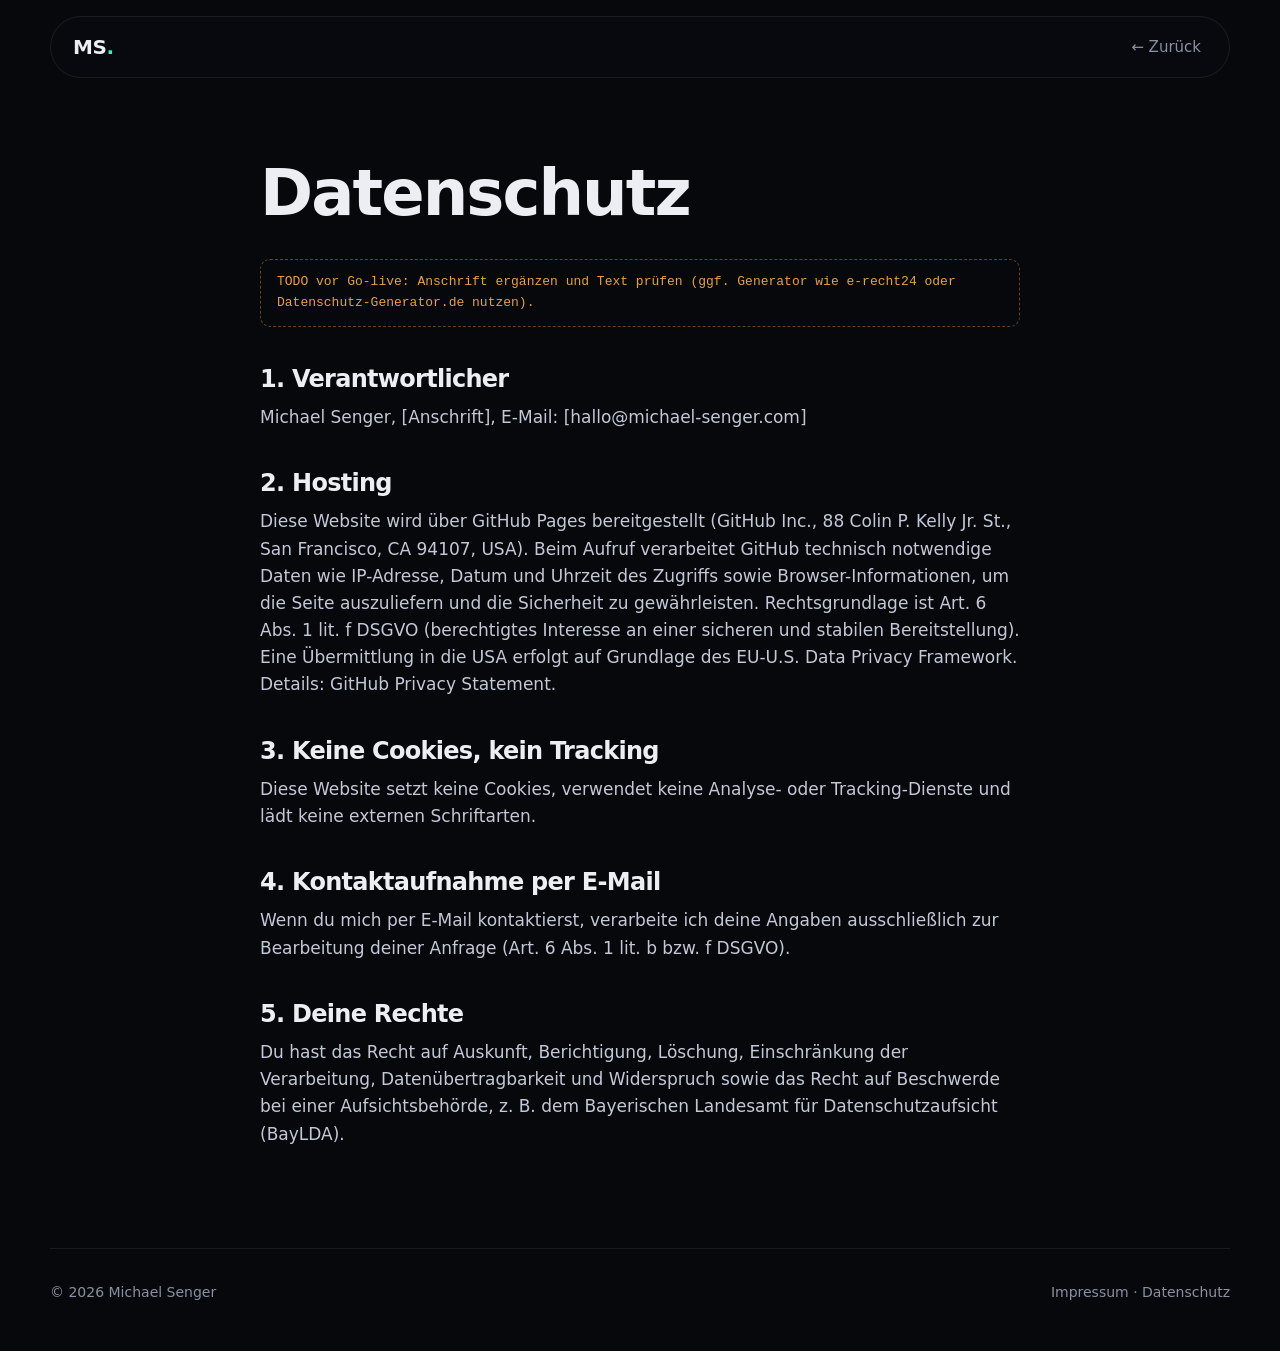
==== datenschutz.html @ 05d71cca "v0.1: Erste Version der persönlichen Website Statische Seite (HTML/CSS/JS, kein Build), Rechtsseiten" ====
<!DOCTYPE html>
<html lang="de">
<head>
  <meta charset="utf-8">
  <meta name="viewport" content="width=device-width, initial-scale=1">
  <title>Datenschutz — Michael Senger</title>
  <meta name="robots" content="noindex">
  <link rel="icon" href="assets/favicon.svg" type="image/svg+xml">
  <link rel="stylesheet" href="assets/style.css">
</head>
<body>
  <header class="nav">
    <a href="index.html" class="brand">MS<span>.</span></a>
    <nav><a href="index.html">← Zurück</a></nav>
  </header>
  <main class="legal">
    <h1>Datenschutz</h1>
    <p class="todo">TODO vor Go-live: Anschrift ergänzen und Text prüfen (ggf. Generator wie e-recht24 oder Datenschutz-Generator.de nutzen).</p>
    <h2>1. Verantwortlicher</h2>
    <p>Michael Senger, [Anschrift], E-Mail: [hallo@michael-senger.com]</p>
    <h2>2. Hosting</h2>
    <p>Diese Website wird über GitHub Pages bereitgestellt (GitHub Inc., 88 Colin P. Kelly Jr. St., San Francisco, CA 94107, USA). Beim Aufruf verarbeitet GitHub technisch notwendige Daten wie IP-Adresse, Datum und Uhrzeit des Zugriffs sowie Browser-Informationen, um die Seite auszuliefern und die Sicherheit zu gewährleisten. Rechtsgrundlage ist Art. 6 Abs. 1 lit. f DSGVO (berechtigtes Interesse an einer sicheren und stabilen Bereitstellung). Eine Übermittlung in die USA erfolgt auf Grundlage des EU-U.S. Data Privacy Framework. Details: <a href="https://docs.github.com/de/site-policy/privacy-policies/github-general-privacy-statement" rel="noopener" target="_blank">GitHub Privacy Statement</a>.</p>
    <h2>3. Keine Cookies, kein Tracking</h2>
    <p>Diese Website setzt keine Cookies, verwendet keine Analyse- oder Tracking-Dienste und lädt keine externen Schriftarten.</p>
    <h2>4. Kontaktaufnahme per E-Mail</h2>
    <p>Wenn du mich per E-Mail kontaktierst, verarbeite ich deine Angaben ausschließlich zur Bearbeitung deiner Anfrage (Art. 6 Abs. 1 lit. b bzw. f DSGVO).</p>
    <h2>5. Deine Rechte</h2>
    <p>Du hast das Recht auf Auskunft, Berichtigung, Löschung, Einschränkung der Verarbeitung, Datenübertragbarkeit und Widerspruch sowie das Recht auf Beschwerde bei einer Aufsichtsbehörde, z. B. dem Bayerischen Landesamt für Datenschutzaufsicht (BayLDA).</p>
  </main>
  <footer class="footer">
    <span>© 2026 Michael Senger</span>
    <span><a href="impressum.html">Impressum</a> · <a href="datenschutz.html">Datenschutz</a></span>
  </footer>
</body>
</html>
---- assets/style.css ----
/* ==========================================================
   michael-senger.com — Design tokens
   Keine externen Fonts (DSGVO: kein Google-Fonts-Abruf).
   ========================================================== */
:root {
  --bg: #07080c;
  --bg-2: #0d0f16;
  --fg: #eceef4;
  --muted: #8a90a2;
  --line: rgba(255, 255, 255, 0.08);
  --card: rgba(255, 255, 255, 0.035);
  --accent: #7c9cff;
  --accent-2: #b38bff;
  --accent-3: #4fe3c1;
  --grad: linear-gradient(100deg, var(--accent-3), var(--accent) 45%, var(--accent-2));
  --sans: "Inter", ui-sans-serif, system-ui, -apple-system, "Segoe UI", Roboto, "Helvetica Neue", Arial, sans-serif;
  --serif: "Iowan Old Style", "Palatino Linotype", Palatino, "Book Antiqua", Georgia, serif;
  --mono: ui-monospace, "SF Mono", Menlo, Consolas, monospace;
  --radius: 18px;
  --max: 1180px;
}

* { box-sizing: border-box; margin: 0; padding: 0; }
html { scroll-behavior: smooth; }
body {
  background: var(--bg);
  color: var(--fg);
  font-family: var(--sans);
  font-size: 17px;
  line-height: 1.6;
  -webkit-font-smoothing: antialiased;
  overflow-x: hidden;
}
a { color: inherit; text-decoration: none; }
::selection { background: var(--accent); color: #000; }

/* ---------- Background ---------- */
#field { position: fixed; inset: 0; width: 100%; height: 100%; z-index: -2; }
.grain {
  position: fixed; inset: -50%; z-index: -1; pointer-events: none; opacity: .05;
  background-image: url("data:image/svg+xml,%3Csvg xmlns='http://www.w3.org/2000/svg' width='160' height='160'%3E%3Cfilter id='n'%3E%3CfeTurbulence type='fractalNoise' baseFrequency='.9' numOctaves='3'/%3E%3C/filter%3E%3Crect width='100%25' height='100%25' filter='url(%23n)'/%3E%3C/svg%3E");
  animation: grain 8s steps(10) infinite;
}
@keyframes grain { 0%,100% { transform: translate(0,0) } 50% { transform: translate(-5%,3%) } }

/* ---------- Nav ---------- */
.nav {
  position: fixed; top: 16px; left: 50%; transform: translateX(-50%);
  width: min(var(--max), calc(100% - 32px));
  display: flex; justify-content: space-between; align-items: center;
  padding: 10px 14px 10px 22px; z-index: 10;
  background: rgba(10, 12, 18, 0.55);
  border: 1px solid var(--line); border-radius: 999px;
  backdrop-filter: blur(14px) saturate(140%);
  -webkit-backdrop-filter: blur(14px) saturate(140%);
}
.brand { font-weight: 800; letter-spacing: -.02em; font-size: 20px; }
.brand span { color: var(--accent-3); }
.nav nav { display: flex; gap: 6px; align-items: center; }
.nav nav a { padding: 8px 14px; border-radius: 999px; color: var(--muted); font-size: 15px; transition: color .2s, background .2s; }
.nav nav a:hover { color: var(--fg); background: rgba(255,255,255,.05); }
.nav .nav-cta { color: #000 !important; background: var(--fg); font-weight: 600; }
.nav .nav-cta:hover { background: var(--accent-3) !important; }

/* ---------- Layout ---------- */
main { width: min(var(--max), calc(100% - 40px)); margin: 0 auto; }
.section { padding: 120px 0 40px; }
.section-head { margin-bottom: 48px; }
.kicker { font-family: var(--mono); font-size: 13px; color: var(--accent-3); letter-spacing: .08em; text-transform: uppercase; }
h1, h2, h3 { letter-spacing: -.03em; line-height: 1.05; font-weight: 700; }
h2 { font-size: clamp(36px, 5.5vw, 64px); margin-top: 12px; }
h3 { font-size: 22px; letter-spacing: -.01em; }
.serif { font-family: var(--serif); font-style: italic; font-weight: 400; }
.grad { background: var(--grad); -webkit-background-clip: text; background-clip: text; color: transparent; }

/* ---------- Hero ---------- */
.hero { min-height: 100vh; display: flex; flex-direction: column; justify-content: center; padding-top: 120px; }
.eyebrow { display: inline-flex; align-items: center; gap: 10px; color: var(--muted); font-family: var(--mono); font-size: 13px; letter-spacing: .06em; margin-bottom: 28px; }
.dot { width: 8px; height: 8px; border-radius: 50%; background: var(--accent-3); box-shadow: 0 0 0 0 rgba(79,227,193,.6); animation: pulse 2.2s infinite; }
@keyframes pulse { 70% { box-shadow: 0 0 0 12px rgba(79,227,193,0) } 100% { box-shadow: 0 0 0 0 rgba(79,227,193,0) } }
.hero h1 { font-size: clamp(48px, 9vw, 124px); }
.lede { max-width: 620px; margin-top: 32px; color: var(--muted); font-size: clamp(17px, 1.6vw, 20px); }
.hero-actions { display: flex; flex-wrap: wrap; gap: 12px; margin-top: 36px; }

.btn { display: inline-flex; align-items: center; gap: 10px; padding: 14px 24px; border-radius: 999px; font-weight: 600; font-size: 16px; transition: transform .2s, background .2s, border-color .2s; }
.btn:hover { transform: translateY(-2px); }
.btn-primary { background: var(--fg); color: #000; }
.btn-primary:hover { background: var(--accent-3); }
.btn-ghost { border: 1px solid var(--line); background: rgba(255,255,255,.02); }
.btn-ghost:hover { border-color: rgba(255,255,255,.3); }

.ticker { margin-top: 80px; overflow: hidden; border-top: 1px solid var(--line); border-bottom: 1px solid var(--line); mask-image: linear-gradient(90deg, transparent, #000 10%, #000 90%, transparent); }
.ticker-track { display: flex; gap: 48px; width: max-content; padding: 18px 0; animation: scroll 40s linear infinite; }
.ticker-track span { font-family: var(--mono); font-size: 14px; color: var(--muted); white-space: nowrap; text-transform: uppercase; letter-spacing: .08em; }
.ticker-track span::before { content: "✦"; color: var(--accent); margin-right: 48px; }
@keyframes scroll { to { transform: translateX(-50%); } }

/* ---------- Cards ---------- */
.cards { display: grid; grid-template-columns: repeat(auto-fit, minmax(250px, 1fr)); gap: 16px; }
.card {
  position: relative; padding: 32px 28px; border-radius: var(--radius);
  background: var(--card); border: 1px solid var(--line);
  transition: transform .25s ease, border-color .25s;
  transform-style: preserve-3d; overflow: hidden;
}
.card::before {
  content: ""; position: absolute; inset: 0; opacity: 0; transition: opacity .3s;
  background: radial-gradient(400px circle at var(--mx, 50%) var(--my, 50%), rgba(124,156,255,.15), transparent 40%);
}
.card:hover { border-color: rgba(124,156,255,.35); }
.card:hover::before { opacity: 1; }
.card-icon { font-size: 28px; margin-bottom: 40px; background: var(--grad); -webkit-background-clip: text; background-clip: text; color: transparent; }
.card p { color: var(--muted); margin-top: 12px; font-size: 16px; }
.tags { list-style: none; display: flex; flex-wrap: wrap; gap: 6px; margin-top: 22px; }
.tags li { font-family: var(--mono); font-size: 12px; padding: 4px 10px; border: 1px solid var(--line); border-radius: 999px; color: var(--muted); }

/* ---------- Stats ---------- */
.stats { margin-top: 100px; display: grid; grid-template-columns: repeat(auto-fit, minmax(220px, 1fr)); border: 1px solid var(--line); border-radius: var(--radius); background: var(--card); }
.stat { padding: 40px 32px; border-right: 1px solid var(--line); }
.stat:last-child { border-right: 0; }
.num { display: block; font-size: clamp(48px, 6vw, 72px); font-weight: 800; letter-spacing: -.04em; background: var(--grad); -webkit-background-clip: text; background-clip: text; color: transparent; }
.label { color: var(--muted); font-size: 15px; }
.label small { display: block; font-family: var(--mono); font-size: 11px; color: #e6a23c; margin-top: 4px; }

/* ---------- Steps ---------- */
.steps { list-style: none; border-top: 1px solid var(--line); }
.step { display: grid; grid-template-columns: 120px 1fr; gap: 24px; padding: 36px 0; border-bottom: 1px solid var(--line); transition: padding .3s; }
.step:hover { padding-left: 16px; }
.step-no { font-family: var(--mono); color: var(--accent); font-size: 14px; padding-top: 6px; }
.step h3 { font-size: clamp(24px, 3vw, 34px); }
.step p { color: var(--muted); margin-top: 10px; max-width: 640px; }

/* ---------- Lab ---------- */
.lab { display: grid; grid-template-columns: 1.1fr 1fr; gap: 24px; align-items: start; }
.terminal { border-radius: var(--radius); border: 1px solid var(--line); background: rgba(5,6,10,.85); overflow: hidden; box-shadow: 0 30px 80px -30px rgba(124,156,255,.25); }
.term-bar { display: flex; align-items: center; gap: 8px; padding: 12px 16px; border-bottom: 1px solid var(--line); }
.term-bar i { width: 11px; height: 11px; border-radius: 50%; background: #2a2d38; }
.term-bar span { margin-left: 10px; font-family: var(--mono); font-size: 12px; color: var(--muted); }
#term { font-family: var(--mono); font-size: 14px; line-height: 1.7; padding: 20px; min-height: 300px; white-space: pre-wrap; color: #c9cfdf; }
#term .p { color: var(--accent-3); }
#term .c { color: var(--muted); }
#term .cursor { display: inline-block; width: 8px; height: 1em; background: var(--fg); vertical-align: text-bottom; animation: blink 1s steps(1) infinite; }
@keyframes blink { 50% { opacity: 0; } }
.lab-list { display: grid; gap: 16px; }
.lab-item { padding: 26px 28px; border-radius: var(--radius); border: 1px solid var(--line); background: var(--card); }
.lab-item p { color: var(--muted); margin-top: 8px; font-size: 16px; }

/* ---------- Contact ---------- */
.contact { padding-bottom: 120px; }
.contact-inner {
  text-align: center; padding: 80px 32px; border-radius: 28px; border: 1px solid var(--line);
  background: radial-gradient(800px 300px at 50% 0%, rgba(124,156,255,.16), transparent 70%), var(--card);
}
.contact-inner h2 { margin: 16px auto 0; max-width: 820px; }
.contact-inner p { color: var(--muted); margin-top: 18px; }
.contact-inner .hero-actions { justify-content: center; }

/* ---------- Footer ---------- */
.footer { width: min(var(--max), calc(100% - 40px)); margin: 0 auto; display: flex; justify-content: space-between; flex-wrap: wrap; gap: 12px; padding: 32px 0 48px; color: var(--muted); font-size: 14px; border-top: 1px solid var(--line); }
.footer a:hover { color: var(--fg); }

/* ---------- Legal pages ---------- */
.legal { max-width: 760px; margin: 0 auto; padding: 160px 0 100px; }
.legal h1 { font-size: clamp(40px, 6vw, 64px); margin-bottom: 32px; }
.legal h2 { font-size: 24px; margin: 40px 0 12px; }
.legal p, .legal li { color: #c3c8d6; }
.legal ul { padding-left: 20px; }
.legal .todo { font-family: var(--mono); font-size: 13px; color: #e6a23c; border: 1px dashed #e6a23c66; padding: 12px 16px; border-radius: 10px; margin-bottom: 24px; }

/* ---------- Reveal ---------- */
.reveal { opacity: 0; transform: translateY(24px); transition: opacity .9s cubic-bezier(.2,.7,.2,1), transform .9s cubic-bezier(.2,.7,.2,1); }
.reveal.in { opacity: 1; transform: none; }

/* ---------- Responsive ---------- */
@media (max-width: 860px) {
  .lab { grid-template-columns: 1fr; }
  .step { grid-template-columns: 1fr; gap: 8px; }
  .stat { border-right: 0; border-bottom: 1px solid var(--line); }
  .stat:last-child { border-bottom: 0; }
}
@media (max-width: 640px) {
  .nav nav a:not(.nav-cta) { display: none; }
  .section { padding-top: 90px; }
}
@media (prefers-reduced-motion: reduce) {
  *, *::before, *::after { animation: none !important; transition: none !important; }
  .reveal { opacity: 1; transform: none; }
}

/* Entwurfs-Markierung (vor Go-live entfernen) */
.draft { font-family: var(--mono); font-size: 11px; color: #e6a23c; border: 1px dashed #e6a23c66; padding: 2px 8px; border-radius: 999px; margin-left: 8px; vertical-align: middle; }
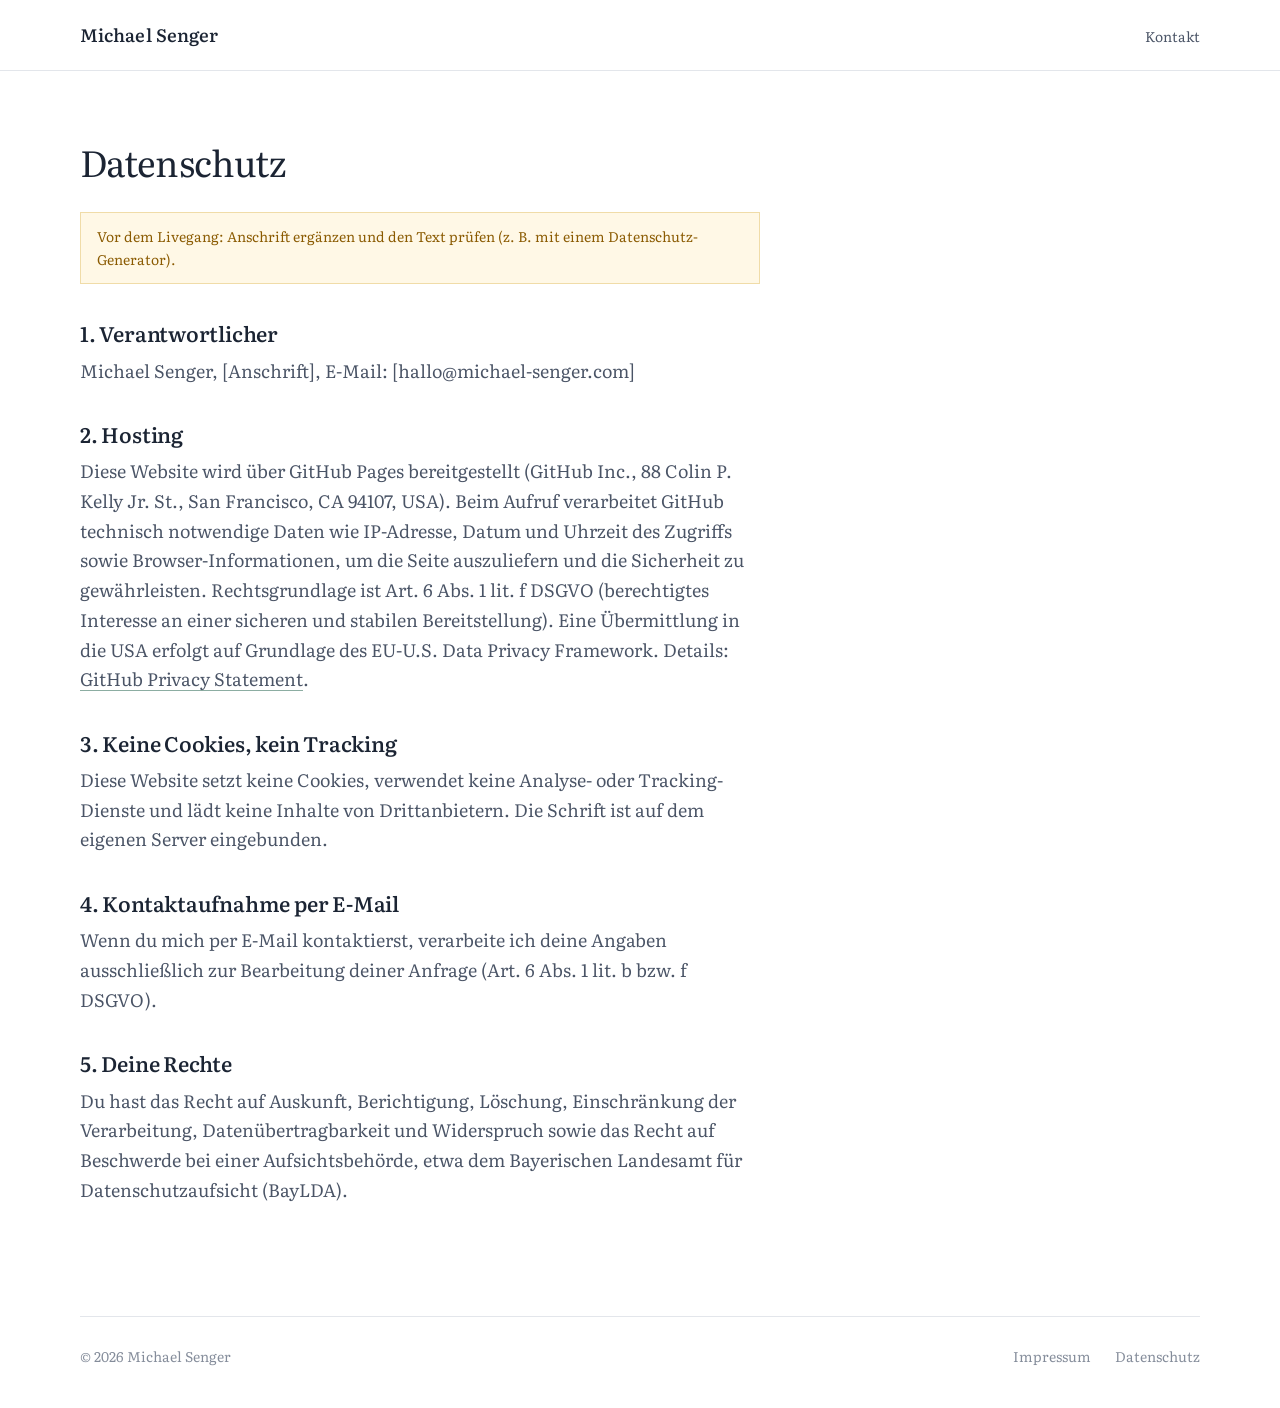
==== commit fb4a21d8: "v0.2: Helles, ruhiges Redesign Person statt Vertrieb, Fokus Operations und General Management. Liter" ====
--- a/datenschutz.html
+++ b/datenschutz.html
@@ -3,33 +3,38 @@
 <head>
   <meta charset="utf-8">
   <meta name="viewport" content="width=device-width, initial-scale=1">
-  <title>Datenschutz — Michael Senger</title>
+  <title>Datenschutz · Michael Senger</title>
   <meta name="robots" content="noindex">
+  <meta name="theme-color" content="#ffffff">
   <link rel="icon" href="assets/favicon.svg" type="image/svg+xml">
   <link rel="stylesheet" href="assets/style.css">
 </head>
 <body>
-  <header class="nav">
-    <a href="index.html" class="brand">MS<span>.</span></a>
-    <nav><a href="index.html">← Zurück</a></nav>
+  <header class="site-header">
+    <div class="wrap header-inner">
+      <a class="wordmark" href="index.html">Michael Senger</a>
+      <nav aria-label="Hauptnavigation"><a href="index.html#kontakt">Kontakt</a></nav>
+    </div>
   </header>
-  <main class="legal">
-    <h1>Datenschutz</h1>
-    <p class="todo">TODO vor Go-live: Anschrift ergänzen und Text prüfen (ggf. Generator wie e-recht24 oder Datenschutz-Generator.de nutzen).</p>
-    <h2>1. Verantwortlicher</h2>
-    <p>Michael Senger, [Anschrift], E-Mail: [hallo@michael-senger.com]</p>
-    <h2>2. Hosting</h2>
-    <p>Diese Website wird über GitHub Pages bereitgestellt (GitHub Inc., 88 Colin P. Kelly Jr. St., San Francisco, CA 94107, USA). Beim Aufruf verarbeitet GitHub technisch notwendige Daten wie IP-Adresse, Datum und Uhrzeit des Zugriffs sowie Browser-Informationen, um die Seite auszuliefern und die Sicherheit zu gewährleisten. Rechtsgrundlage ist Art. 6 Abs. 1 lit. f DSGVO (berechtigtes Interesse an einer sicheren und stabilen Bereitstellung). Eine Übermittlung in die USA erfolgt auf Grundlage des EU-U.S. Data Privacy Framework. Details: <a href="https://docs.github.com/de/site-policy/privacy-policies/github-general-privacy-statement" rel="noopener" target="_blank">GitHub Privacy Statement</a>.</p>
-    <h2>3. Keine Cookies, kein Tracking</h2>
-    <p>Diese Website setzt keine Cookies, verwendet keine Analyse- oder Tracking-Dienste und lädt keine externen Schriftarten.</p>
-    <h2>4. Kontaktaufnahme per E-Mail</h2>
-    <p>Wenn du mich per E-Mail kontaktierst, verarbeite ich deine Angaben ausschließlich zur Bearbeitung deiner Anfrage (Art. 6 Abs. 1 lit. b bzw. f DSGVO).</p>
-    <h2>5. Deine Rechte</h2>
-    <p>Du hast das Recht auf Auskunft, Berichtigung, Löschung, Einschränkung der Verarbeitung, Datenübertragbarkeit und Widerspruch sowie das Recht auf Beschwerde bei einer Aufsichtsbehörde, z. B. dem Bayerischen Landesamt für Datenschutzaufsicht (BayLDA).</p>
+  <main class="wrap">
+    <div class="legal">
+      <h1>Datenschutz</h1>
+      <p class="todo">Vor dem Livegang: Anschrift ergänzen und den Text prüfen (z. B. mit einem Datenschutz-Generator).</p>
+      <h2>1. Verantwortlicher</h2>
+      <p>Michael Senger, [Anschrift], E-Mail: [hallo@michael-senger.com]</p>
+      <h2>2. Hosting</h2>
+      <p>Diese Website wird über GitHub Pages bereitgestellt (GitHub Inc., 88 Colin P. Kelly Jr. St., San Francisco, CA 94107, USA). Beim Aufruf verarbeitet GitHub technisch notwendige Daten wie IP-Adresse, Datum und Uhrzeit des Zugriffs sowie Browser-Informationen, um die Seite auszuliefern und die Sicherheit zu gewährleisten. Rechtsgrundlage ist Art. 6 Abs. 1 lit. f DSGVO (berechtigtes Interesse an einer sicheren und stabilen Bereitstellung). Eine Übermittlung in die USA erfolgt auf Grundlage des EU-U.S. Data Privacy Framework. Details: <a href="https://docs.github.com/de/site-policy/privacy-policies/github-general-privacy-statement" rel="noopener">GitHub Privacy Statement</a>.</p>
+      <h2>3. Keine Cookies, kein Tracking</h2>
+      <p>Diese Website setzt keine Cookies, verwendet keine Analyse- oder Tracking-Dienste und lädt keine Inhalte von Drittanbietern. Die Schrift ist auf dem eigenen Server eingebunden.</p>
+      <h2>4. Kontaktaufnahme per E-Mail</h2>
+      <p>Wenn du mich per E-Mail kontaktierst, verarbeite ich deine Angaben ausschließlich zur Bearbeitung deiner Anfrage (Art. 6 Abs. 1 lit. b bzw. f DSGVO).</p>
+      <h2>5. Deine Rechte</h2>
+      <p>Du hast das Recht auf Auskunft, Berichtigung, Löschung, Einschränkung der Verarbeitung, Datenübertragbarkeit und Widerspruch sowie das Recht auf Beschwerde bei einer Aufsichtsbehörde, etwa dem Bayerischen Landesamt für Datenschutzaufsicht (BayLDA).</p>
+    </div>
   </main>
-  <footer class="footer">
+  <footer class="site-footer wrap">
     <span>© 2026 Michael Senger</span>
-    <span><a href="impressum.html">Impressum</a> · <a href="datenschutz.html">Datenschutz</a></span>
+    <span class="footer-links"><a href="impressum.html">Impressum</a><a href="datenschutz.html">Datenschutz</a></span>
   </footer>
 </body>
 </html>
--- a/assets/style.css
+++ b/assets/style.css
@@ -1,191 +1,206 @@
 /* ==========================================================
-   michael-senger.com — Design tokens
-   Keine externen Fonts (DSGVO: kein Google-Fonts-Abruf).
+   michael-senger.com
+   Ruhig, hell, persönlich. Eine Schrift (Literata, selbst gehostet),
+   Tintenblau als Textfarbe, ein dunkles Grün als einziger Akzent.
+   Keine externen Ressourcen (DSGVO).
    ========================================================== */
+
+@font-face {
+  font-family: "Literata";
+  src: url("fonts/literata-var.woff2") format("woff2-variations"),
+       url("fonts/literata-var.woff2") format("woff2");
+  font-weight: 200 900;
+  font-style: normal;
+  font-display: swap;
+}
+
 :root {
-  --bg: #07080c;
-  --bg-2: #0d0f16;
-  --fg: #eceef4;
-  --muted: #8a90a2;
-  --line: rgba(255, 255, 255, 0.08);
-  --card: rgba(255, 255, 255, 0.035);
-  --accent: #7c9cff;
-  --accent-2: #b38bff;
-  --accent-3: #4fe3c1;
-  --grad: linear-gradient(100deg, var(--accent-3), var(--accent) 45%, var(--accent-2));
-  --sans: "Inter", ui-sans-serif, system-ui, -apple-system, "Segoe UI", Roboto, "Helvetica Neue", Arial, sans-serif;
-  --serif: "Iowan Old Style", "Palatino Linotype", Palatino, "Book Antiqua", Georgia, serif;
-  --mono: ui-monospace, "SF Mono", Menlo, Consolas, monospace;
-  --radius: 18px;
-  --max: 1180px;
-}
-
-* { box-sizing: border-box; margin: 0; padding: 0; }
-html { scroll-behavior: smooth; }
+  /* Farbe */
+  --paper: #ffffff;
+  --ink: #1b2433;        /* Tintenblau: Text, Zeiger */
+  --ink-soft: #4a5466;   /* Fließtext zweiter Ordnung */
+  --ink-faint: #848c9a;  /* Bildunterschriften, Minuterie */
+  --rule: #e3e6eb;       /* Haarlinien */
+  --accent: #2e6b57;     /* Dunkelgrün: Sekundenzeiger, Links, Fokus */
+
+  /* Schrift */
+  --serif: "Literata", "Iowan Old Style", Charter, Georgia, serif;
+
+  /* Typografische Skala (klassisch): 14 · 18 · 21 · 24 · 30 · 36 · 72 */
+  --fs-small: 0.875rem;  /* 14 */
+  --fs-body: 1.125rem;   /* 18 */
+  --fs-h3: 1.3125rem;    /* 21 */
+  --fs-lead: 1.5rem;     /* 24 */
+  --fs-h2: clamp(1.875rem, 1.4rem + 1.6vw, 2.25rem);  /* 30 → 36 */
+  --fs-h1: clamp(2.75rem, 1.6rem + 4.6vw, 4.5rem);    /* 44 → 72 */
+
+  --measure: 62ch;
+  --wrap: 1120px;
+  --gutter: clamp(20px, 4vw, 40px);
+}
+
+*, *::before, *::after { box-sizing: border-box; }
+* { margin: 0; padding: 0; }
+
+html { scroll-behavior: smooth; scroll-padding-top: 88px; }
+
 body {
-  background: var(--bg);
-  color: var(--fg);
-  font-family: var(--sans);
-  font-size: 17px;
-  line-height: 1.6;
+  background: var(--paper);
+  color: var(--ink);
+  font-family: var(--serif);
+  font-size: var(--fs-body);
+  font-weight: 380;
+  line-height: 1.65;
+  font-optical-sizing: auto;
+  font-kerning: normal;
+  text-rendering: optimizeLegibility;
   -webkit-font-smoothing: antialiased;
-  overflow-x: hidden;
-}
-a { color: inherit; text-decoration: none; }
-::selection { background: var(--accent); color: #000; }
-
-/* ---------- Background ---------- */
-#field { position: fixed; inset: 0; width: 100%; height: 100%; z-index: -2; }
-.grain {
-  position: fixed; inset: -50%; z-index: -1; pointer-events: none; opacity: .05;
-  background-image: url("data:image/svg+xml,%3Csvg xmlns='http://www.w3.org/2000/svg' width='160' height='160'%3E%3Cfilter id='n'%3E%3CfeTurbulence type='fractalNoise' baseFrequency='.9' numOctaves='3'/%3E%3C/filter%3E%3Crect width='100%25' height='100%25' filter='url(%23n)'/%3E%3C/svg%3E");
-  animation: grain 8s steps(10) infinite;
-}
-@keyframes grain { 0%,100% { transform: translate(0,0) } 50% { transform: translate(-5%,3%) } }
-
-/* ---------- Nav ---------- */
-.nav {
-  position: fixed; top: 16px; left: 50%; transform: translateX(-50%);
-  width: min(var(--max), calc(100% - 32px));
-  display: flex; justify-content: space-between; align-items: center;
-  padding: 10px 14px 10px 22px; z-index: 10;
-  background: rgba(10, 12, 18, 0.55);
-  border: 1px solid var(--line); border-radius: 999px;
-  backdrop-filter: blur(14px) saturate(140%);
-  -webkit-backdrop-filter: blur(14px) saturate(140%);
-}
-.brand { font-weight: 800; letter-spacing: -.02em; font-size: 20px; }
-.brand span { color: var(--accent-3); }
-.nav nav { display: flex; gap: 6px; align-items: center; }
-.nav nav a { padding: 8px 14px; border-radius: 999px; color: var(--muted); font-size: 15px; transition: color .2s, background .2s; }
-.nav nav a:hover { color: var(--fg); background: rgba(255,255,255,.05); }
-.nav .nav-cta { color: #000 !important; background: var(--fg); font-weight: 600; }
-.nav .nav-cta:hover { background: var(--accent-3) !important; }
-
-/* ---------- Layout ---------- */
-main { width: min(var(--max), calc(100% - 40px)); margin: 0 auto; }
-.section { padding: 120px 0 40px; }
-.section-head { margin-bottom: 48px; }
-.kicker { font-family: var(--mono); font-size: 13px; color: var(--accent-3); letter-spacing: .08em; text-transform: uppercase; }
-h1, h2, h3 { letter-spacing: -.03em; line-height: 1.05; font-weight: 700; }
-h2 { font-size: clamp(36px, 5.5vw, 64px); margin-top: 12px; }
-h3 { font-size: 22px; letter-spacing: -.01em; }
-.serif { font-family: var(--serif); font-style: italic; font-weight: 400; }
-.grad { background: var(--grad); -webkit-background-clip: text; background-clip: text; color: transparent; }
-
-/* ---------- Hero ---------- */
-.hero { min-height: 100vh; display: flex; flex-direction: column; justify-content: center; padding-top: 120px; }
-.eyebrow { display: inline-flex; align-items: center; gap: 10px; color: var(--muted); font-family: var(--mono); font-size: 13px; letter-spacing: .06em; margin-bottom: 28px; }
-.dot { width: 8px; height: 8px; border-radius: 50%; background: var(--accent-3); box-shadow: 0 0 0 0 rgba(79,227,193,.6); animation: pulse 2.2s infinite; }
-@keyframes pulse { 70% { box-shadow: 0 0 0 12px rgba(79,227,193,0) } 100% { box-shadow: 0 0 0 0 rgba(79,227,193,0) } }
-.hero h1 { font-size: clamp(48px, 9vw, 124px); }
-.lede { max-width: 620px; margin-top: 32px; color: var(--muted); font-size: clamp(17px, 1.6vw, 20px); }
-.hero-actions { display: flex; flex-wrap: wrap; gap: 12px; margin-top: 36px; }
-
-.btn { display: inline-flex; align-items: center; gap: 10px; padding: 14px 24px; border-radius: 999px; font-weight: 600; font-size: 16px; transition: transform .2s, background .2s, border-color .2s; }
-.btn:hover { transform: translateY(-2px); }
-.btn-primary { background: var(--fg); color: #000; }
-.btn-primary:hover { background: var(--accent-3); }
-.btn-ghost { border: 1px solid var(--line); background: rgba(255,255,255,.02); }
-.btn-ghost:hover { border-color: rgba(255,255,255,.3); }
-
-.ticker { margin-top: 80px; overflow: hidden; border-top: 1px solid var(--line); border-bottom: 1px solid var(--line); mask-image: linear-gradient(90deg, transparent, #000 10%, #000 90%, transparent); }
-.ticker-track { display: flex; gap: 48px; width: max-content; padding: 18px 0; animation: scroll 40s linear infinite; }
-.ticker-track span { font-family: var(--mono); font-size: 14px; color: var(--muted); white-space: nowrap; text-transform: uppercase; letter-spacing: .08em; }
-.ticker-track span::before { content: "✦"; color: var(--accent); margin-right: 48px; }
-@keyframes scroll { to { transform: translateX(-50%); } }
-
-/* ---------- Cards ---------- */
-.cards { display: grid; grid-template-columns: repeat(auto-fit, minmax(250px, 1fr)); gap: 16px; }
-.card {
-  position: relative; padding: 32px 28px; border-radius: var(--radius);
-  background: var(--card); border: 1px solid var(--line);
-  transition: transform .25s ease, border-color .25s;
-  transform-style: preserve-3d; overflow: hidden;
-}
-.card::before {
-  content: ""; position: absolute; inset: 0; opacity: 0; transition: opacity .3s;
-  background: radial-gradient(400px circle at var(--mx, 50%) var(--my, 50%), rgba(124,156,255,.15), transparent 40%);
-}
-.card:hover { border-color: rgba(124,156,255,.35); }
-.card:hover::before { opacity: 1; }
-.card-icon { font-size: 28px; margin-bottom: 40px; background: var(--grad); -webkit-background-clip: text; background-clip: text; color: transparent; }
-.card p { color: var(--muted); margin-top: 12px; font-size: 16px; }
-.tags { list-style: none; display: flex; flex-wrap: wrap; gap: 6px; margin-top: 22px; }
-.tags li { font-family: var(--mono); font-size: 12px; padding: 4px 10px; border: 1px solid var(--line); border-radius: 999px; color: var(--muted); }
-
-/* ---------- Stats ---------- */
-.stats { margin-top: 100px; display: grid; grid-template-columns: repeat(auto-fit, minmax(220px, 1fr)); border: 1px solid var(--line); border-radius: var(--radius); background: var(--card); }
-.stat { padding: 40px 32px; border-right: 1px solid var(--line); }
-.stat:last-child { border-right: 0; }
-.num { display: block; font-size: clamp(48px, 6vw, 72px); font-weight: 800; letter-spacing: -.04em; background: var(--grad); -webkit-background-clip: text; background-clip: text; color: transparent; }
-.label { color: var(--muted); font-size: 15px; }
-.label small { display: block; font-family: var(--mono); font-size: 11px; color: #e6a23c; margin-top: 4px; }
-
-/* ---------- Steps ---------- */
-.steps { list-style: none; border-top: 1px solid var(--line); }
-.step { display: grid; grid-template-columns: 120px 1fr; gap: 24px; padding: 36px 0; border-bottom: 1px solid var(--line); transition: padding .3s; }
-.step:hover { padding-left: 16px; }
-.step-no { font-family: var(--mono); color: var(--accent); font-size: 14px; padding-top: 6px; }
-.step h3 { font-size: clamp(24px, 3vw, 34px); }
-.step p { color: var(--muted); margin-top: 10px; max-width: 640px; }
-
-/* ---------- Lab ---------- */
-.lab { display: grid; grid-template-columns: 1.1fr 1fr; gap: 24px; align-items: start; }
-.terminal { border-radius: var(--radius); border: 1px solid var(--line); background: rgba(5,6,10,.85); overflow: hidden; box-shadow: 0 30px 80px -30px rgba(124,156,255,.25); }
-.term-bar { display: flex; align-items: center; gap: 8px; padding: 12px 16px; border-bottom: 1px solid var(--line); }
-.term-bar i { width: 11px; height: 11px; border-radius: 50%; background: #2a2d38; }
-.term-bar span { margin-left: 10px; font-family: var(--mono); font-size: 12px; color: var(--muted); }
-#term { font-family: var(--mono); font-size: 14px; line-height: 1.7; padding: 20px; min-height: 300px; white-space: pre-wrap; color: #c9cfdf; }
-#term .p { color: var(--accent-3); }
-#term .c { color: var(--muted); }
-#term .cursor { display: inline-block; width: 8px; height: 1em; background: var(--fg); vertical-align: text-bottom; animation: blink 1s steps(1) infinite; }
-@keyframes blink { 50% { opacity: 0; } }
-.lab-list { display: grid; gap: 16px; }
-.lab-item { padding: 26px 28px; border-radius: var(--radius); border: 1px solid var(--line); background: var(--card); }
-.lab-item p { color: var(--muted); margin-top: 8px; font-size: 16px; }
-
-/* ---------- Contact ---------- */
-.contact { padding-bottom: 120px; }
-.contact-inner {
-  text-align: center; padding: 80px 32px; border-radius: 28px; border: 1px solid var(--line);
-  background: radial-gradient(800px 300px at 50% 0%, rgba(124,156,255,.16), transparent 70%), var(--card);
-}
-.contact-inner h2 { margin: 16px auto 0; max-width: 820px; }
-.contact-inner p { color: var(--muted); margin-top: 18px; }
-.contact-inner .hero-actions { justify-content: center; }
-
-/* ---------- Footer ---------- */
-.footer { width: min(var(--max), calc(100% - 40px)); margin: 0 auto; display: flex; justify-content: space-between; flex-wrap: wrap; gap: 12px; padding: 32px 0 48px; color: var(--muted); font-size: 14px; border-top: 1px solid var(--line); }
-.footer a:hover { color: var(--fg); }
-
-/* ---------- Legal pages ---------- */
-.legal { max-width: 760px; margin: 0 auto; padding: 160px 0 100px; }
-.legal h1 { font-size: clamp(40px, 6vw, 64px); margin-bottom: 32px; }
-.legal h2 { font-size: 24px; margin: 40px 0 12px; }
-.legal p, .legal li { color: #c3c8d6; }
-.legal ul { padding-left: 20px; }
-.legal .todo { font-family: var(--mono); font-size: 13px; color: #e6a23c; border: 1px dashed #e6a23c66; padding: 12px 16px; border-radius: 10px; margin-bottom: 24px; }
-
-/* ---------- Reveal ---------- */
-.reveal { opacity: 0; transform: translateY(24px); transition: opacity .9s cubic-bezier(.2,.7,.2,1), transform .9s cubic-bezier(.2,.7,.2,1); }
-.reveal.in { opacity: 1; transform: none; }
-
-/* ---------- Responsive ---------- */
-@media (max-width: 860px) {
-  .lab { grid-template-columns: 1fr; }
-  .step { grid-template-columns: 1fr; gap: 8px; }
-  .stat { border-right: 0; border-bottom: 1px solid var(--line); }
-  .stat:last-child { border-bottom: 0; }
+  hanging-punctuation: first;
+}
+
+a {
+  color: inherit;
+  text-decoration-line: underline;
+  text-decoration-color: color-mix(in srgb, var(--accent) 55%, transparent);
+  text-decoration-thickness: 1px;
+  text-underline-offset: 0.22em;
+  transition: color 0.15s ease, text-decoration-color 0.15s ease;
+}
+a:hover { color: var(--accent); text-decoration-color: var(--accent); }
+:focus-visible { outline: 2px solid var(--accent); outline-offset: 3px; border-radius: 2px; }
+
+.wrap { width: min(var(--wrap), 100% - 2 * var(--gutter)); margin-inline: auto; }
+
+.skip {
+  position: absolute; left: var(--gutter); top: -100px; z-index: 20;
+  background: var(--ink); color: var(--paper); padding: 8px 14px; text-decoration: none;
+}
+.skip:focus { top: 12px; }
+
+/* ---------- Kopfzeile ---------- */
+.site-header {
+  position: sticky; top: 0; z-index: 10;
+  background: color-mix(in srgb, var(--paper) 92%, transparent);
+  backdrop-filter: blur(10px);
+  -webkit-backdrop-filter: blur(10px);
+  border-bottom: 1px solid var(--rule);
+}
+.header-inner { display: flex; align-items: baseline; justify-content: space-between; gap: 24px; padding-block: 20px; }
+.wordmark { font-weight: 520; text-decoration: none; letter-spacing: 0.005em; }
+.site-header nav { display: flex; gap: 28px; font-size: var(--fs-small); }
+.site-header nav a { text-decoration: none; color: var(--ink-soft); }
+.site-header nav a:hover { color: var(--accent); }
+
+/* ---------- Einstieg ---------- */
+.hero {
+  display: grid;
+  grid-template-columns: minmax(0, 7fr) minmax(0, 5fr);
+  align-items: center;
+  gap: clamp(32px, 6vw, 96px);
+  min-height: min(760px, calc(100vh - 70px));
+  min-height: min(760px, calc(100svh - 70px));
+  padding-block: 56px 32px;
+}
+h1 {
+  font-size: var(--fs-h1);
+  font-weight: 330;
+  line-height: 1.04;
+  letter-spacing: -0.018em;
+}
+.thesis {
+  margin-top: 0.6em;
+  font-size: var(--fs-lead);
+  font-weight: 420;
+  line-height: 1.35;
+}
+.intro {
+  margin-top: 1.25em;
+  max-width: 46ch;
+  color: var(--ink-soft);
+}
+
+/* ---------- Uhr ---------- */
+.clock { justify-self: center; width: min(100%, 360px); text-align: center; }
+.clock svg { display: block; width: 100%; height: auto; overflow: visible; }
+.dial-face { fill: var(--paper); stroke: var(--ink); stroke-width: 1.1; }
+.tick { stroke: var(--ink-faint); stroke-width: 0.55; }
+.tick-hour { stroke: var(--ink); stroke-width: 2.1; stroke-linecap: butt; }
+.hand { fill: var(--ink); }
+.hand-second { stroke: var(--accent); stroke-width: 0.9; stroke-linecap: round; }
+.hand-second-dot { fill: var(--accent); }
+.dial-pin { fill: var(--paper); }
+.clock figcaption { margin-top: 18px; font-size: var(--fs-small); color: var(--ink-faint); font-variant-numeric: tabular-nums; }
+
+/* ---------- Abschnitte ---------- */
+.block { padding-block: clamp(64px, 8vw, 112px) 0; }
+h2 {
+  max-width: 22ch;
+  font-size: var(--fs-h2);
+  font-weight: 400;
+  line-height: 1.2;
+  letter-spacing: -0.01em;
+  text-wrap: balance;
+}
+h3 { font-size: var(--fs-h3); font-weight: 540; line-height: 1.3; }
+
+.prose { max-width: var(--measure); margin-top: 32px; color: var(--ink-soft); }
+.prose p + p { margin-top: 1em; }
+
+.interests {
+  display: grid;
+  grid-template-columns: repeat(2, minmax(0, 1fr));
+  gap: 48px clamp(32px, 6vw, 88px);
+  margin-top: 48px;
+  max-width: 960px;
+}
+.interests p { margin-top: 10px; color: var(--ink-soft); max-width: 44ch; }
+
+.focus {
+  display: grid;
+  grid-template-columns: repeat(2, minmax(0, 1fr));
+  gap: 28px clamp(32px, 6vw, 88px);
+  margin-top: 40px;
+  max-width: 960px;
+}
+.focus dt { font-weight: 540; }
+.focus dd { color: var(--ink-soft); margin-top: 4px; max-width: 40ch; }
+
+.aside { margin-top: 40px; color: var(--ink-soft); }
+
+.contact { padding-bottom: clamp(96px, 12vw, 160px); }
+.contact .prose { margin-top: 24px; }
+.contact-links { list-style: none; margin-top: 28px; display: flex; flex-wrap: wrap; gap: 12px 40px; font-size: var(--fs-lead); }
+
+/* ---------- Fußzeile ---------- */
+.site-footer {
+  display: flex; justify-content: space-between; flex-wrap: wrap; gap: 12px;
+  padding-block: 28px 40px;
+  border-top: 1px solid var(--rule);
+  font-size: var(--fs-small);
+  color: var(--ink-faint);
+}
+.footer-links { display: flex; gap: 24px; }
+.site-footer a { text-decoration: none; }
+
+/* ---------- Rechtsseiten ---------- */
+.legal { max-width: 68ch; padding-block: 72px 112px; }
+.legal h1 { font-size: var(--fs-h2); font-weight: 400; margin-bottom: 32px; }
+.legal h2 { font-size: var(--fs-h3); font-weight: 540; max-width: none; margin: 36px 0 10px; }
+.legal p { color: var(--ink-soft); }
+.legal .todo { font-size: var(--fs-small); color: #8a5a00; background: #fff8e6; border: 1px solid #f0dca8; padding: 12px 16px; margin-bottom: 28px; }
+
+/* ---------- Mobil ---------- */
+@media (max-width: 820px) {
+  .hero { grid-template-columns: 1fr; min-height: 0; padding-block: 56px 24px; }
+  .clock { justify-self: start; width: min(64vw, 260px); }
+  .interests, .focus { grid-template-columns: 1fr; }
 }
 @media (max-width: 640px) {
-  .nav nav a:not(.nav-cta) { display: none; }
-  .section { padding-top: 90px; }
-}
+  .site-header nav a:not([href="#kontakt"]) { display: none; }
+  .contact-links { font-size: var(--fs-h3); }
+}
+
 @media (prefers-reduced-motion: reduce) {
-  *, *::before, *::after { animation: none !important; transition: none !important; }
-  .reveal { opacity: 1; transform: none; }
-}
-
-/* Entwurfs-Markierung (vor Go-live entfernen) */
-.draft { font-family: var(--mono); font-size: 11px; color: #e6a23c; border: 1px dashed #e6a23c66; padding: 2px 8px; border-radius: 999px; margin-left: 8px; vertical-align: middle; }
+  html { scroll-behavior: auto; }
+  a { transition: none; }
+}
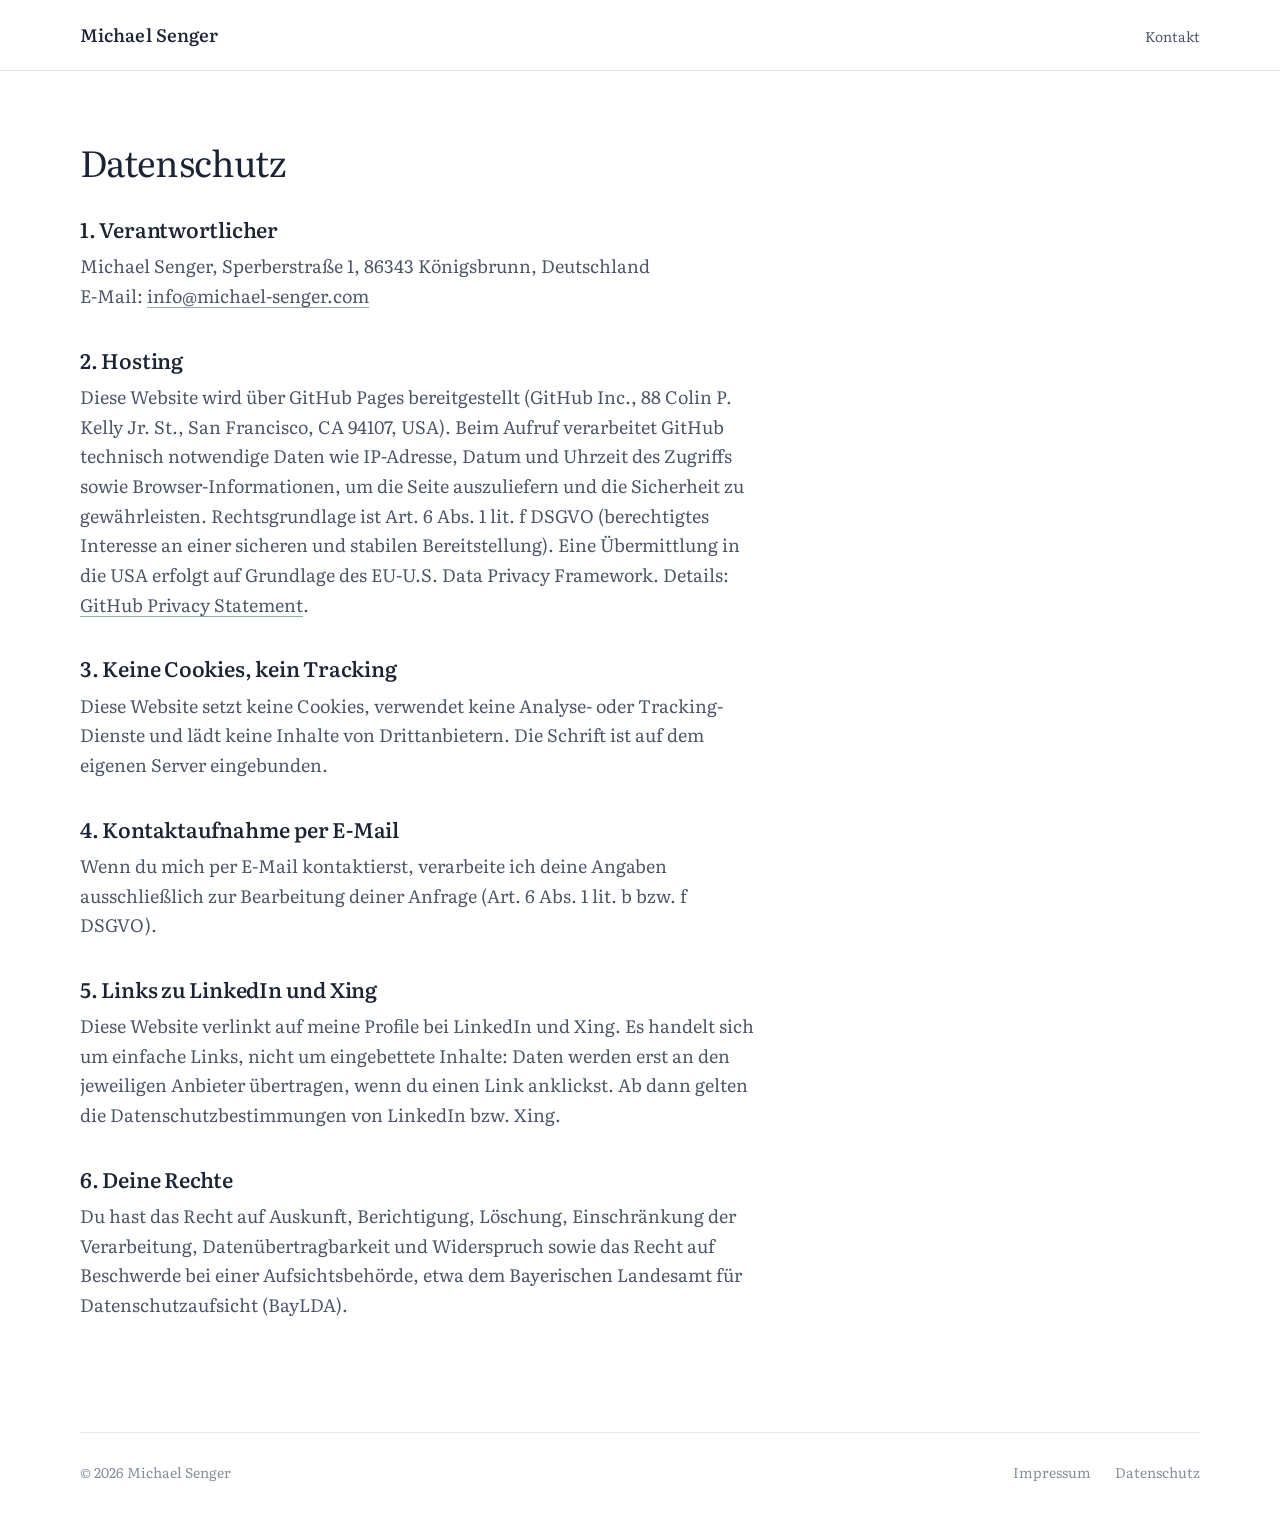
==== commit cf8c7a01: "v0.3: Impressum, Datenschutz und Kontakt gefüllt Anschrift, info@michael-senger.com, LinkedIn und Xi" ====
--- a/datenschutz.html
+++ b/datenschutz.html
@@ -19,16 +19,17 @@
   <main class="wrap">
     <div class="legal">
       <h1>Datenschutz</h1>
-      <p class="todo">Vor dem Livegang: Anschrift ergänzen und den Text prüfen (z. B. mit einem Datenschutz-Generator).</p>
       <h2>1. Verantwortlicher</h2>
-      <p>Michael Senger, [Anschrift], E-Mail: [hallo@michael-senger.com]</p>
+      <p>Michael Senger, Sperberstraße 1, 86343 Königsbrunn, Deutschland<br>E-Mail: <a href="mailto:info@michael-senger.com">info@michael-senger.com</a></p>
       <h2>2. Hosting</h2>
       <p>Diese Website wird über GitHub Pages bereitgestellt (GitHub Inc., 88 Colin P. Kelly Jr. St., San Francisco, CA 94107, USA). Beim Aufruf verarbeitet GitHub technisch notwendige Daten wie IP-Adresse, Datum und Uhrzeit des Zugriffs sowie Browser-Informationen, um die Seite auszuliefern und die Sicherheit zu gewährleisten. Rechtsgrundlage ist Art. 6 Abs. 1 lit. f DSGVO (berechtigtes Interesse an einer sicheren und stabilen Bereitstellung). Eine Übermittlung in die USA erfolgt auf Grundlage des EU-U.S. Data Privacy Framework. Details: <a href="https://docs.github.com/de/site-policy/privacy-policies/github-general-privacy-statement" rel="noopener">GitHub Privacy Statement</a>.</p>
       <h2>3. Keine Cookies, kein Tracking</h2>
       <p>Diese Website setzt keine Cookies, verwendet keine Analyse- oder Tracking-Dienste und lädt keine Inhalte von Drittanbietern. Die Schrift ist auf dem eigenen Server eingebunden.</p>
       <h2>4. Kontaktaufnahme per E-Mail</h2>
       <p>Wenn du mich per E-Mail kontaktierst, verarbeite ich deine Angaben ausschließlich zur Bearbeitung deiner Anfrage (Art. 6 Abs. 1 lit. b bzw. f DSGVO).</p>
-      <h2>5. Deine Rechte</h2>
+      <h2>5. Links zu LinkedIn und Xing</h2>
+      <p>Diese Website verlinkt auf meine Profile bei LinkedIn und Xing. Es handelt sich um einfache Links, nicht um eingebettete Inhalte: Daten werden erst an den jeweiligen Anbieter übertragen, wenn du einen Link anklickst. Ab dann gelten die Datenschutzbestimmungen von LinkedIn bzw. Xing.</p>
+      <h2>6. Deine Rechte</h2>
       <p>Du hast das Recht auf Auskunft, Berichtigung, Löschung, Einschränkung der Verarbeitung, Datenübertragbarkeit und Widerspruch sowie das Recht auf Beschwerde bei einer Aufsichtsbehörde, etwa dem Bayerischen Landesamt für Datenschutzaufsicht (BayLDA).</p>
     </div>
   </main>
